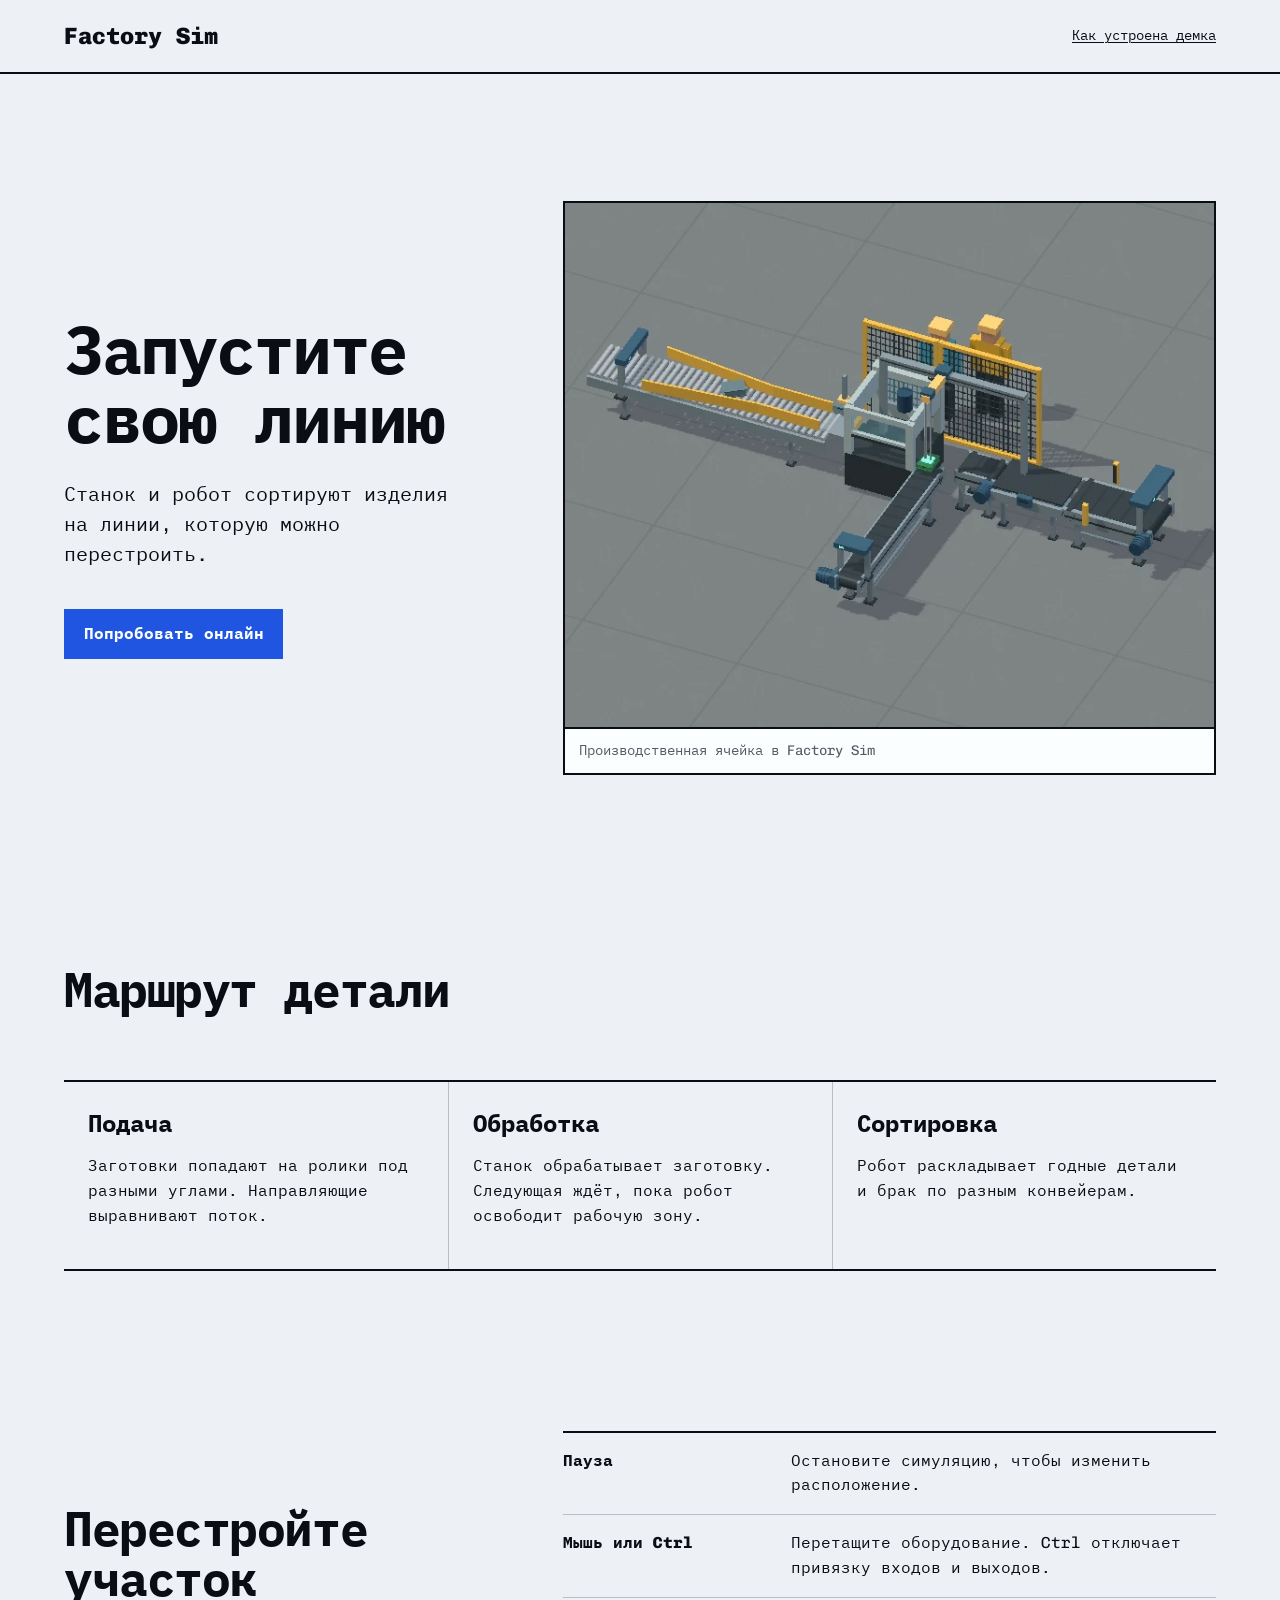
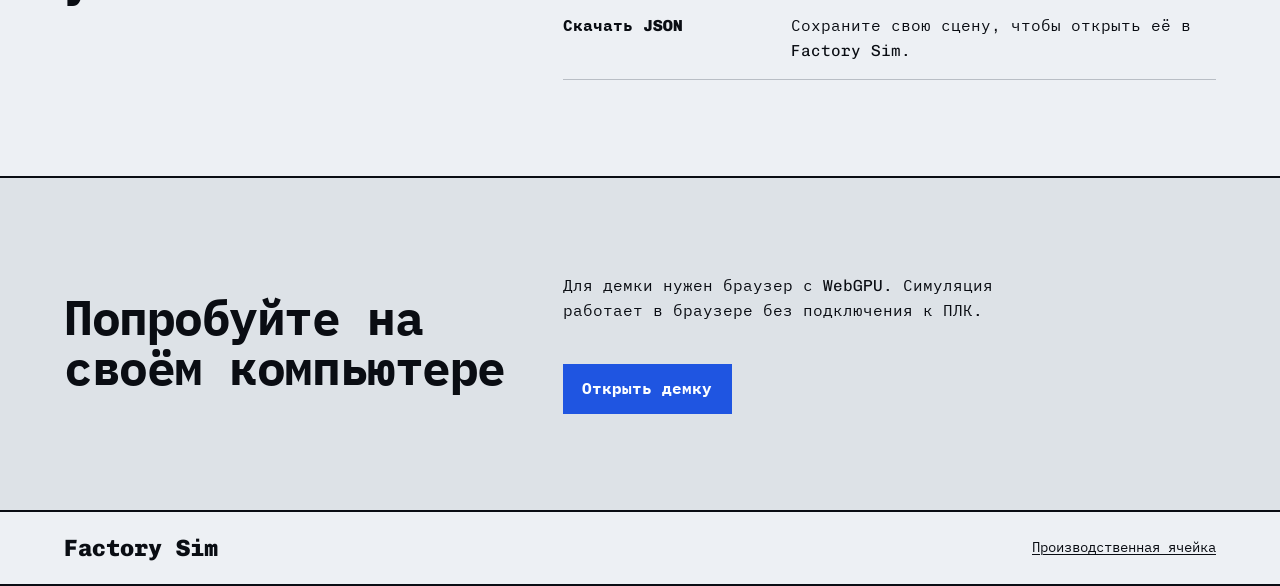
==== web/index.html @ 29622460 "Add the Factory Sim WebGPU demo and Pages site" ====
<!doctype html>
<html lang="ru">
<head>
  <meta charset="utf-8">
  <meta name="viewport" content="width=device-width, initial-scale=1">
  <meta name="description" content="Запустите производственную ячейку со станком и роботом в браузере.">
  <title>Factory Sim. Симулятор производственных линий</title>
  <link rel="stylesheet" href="./assets/fonts/fonts.css">
  <link rel="stylesheet" href="./site.css">
</head>
<body>
  <header class="masthead">
    <div class="container masthead-inner">
      <a class="wordmark" href="./" aria-label="Factory Sim, главная">Factory Sim</a>
      <a href="#workcell">Как устроена демка</a>
    </div>
  </header>
  <main>
    <section class="hero container">
      <div class="intro-copy">
        <h1>Запустите свою линию</h1>
        <p class="lead">Станок и робот сортируют изделия на линии, которую можно перестроить.</p>
        <a class="button" href="./demo/">Попробовать онлайн</a>
      </div>
      <figure class="hero-figure">
        <img src="./assets/production-cell.webp" width="780" height="560" fetchpriority="high"
             alt="Входные ролики ведут к станку. Робот переносит изделия на конвейеры годных деталей и брака.">
        <figcaption>Производственная ячейка в Factory Sim</figcaption>
      </figure>
    </section>

    <section id="workcell" class="container routes">
      <h2>Маршрут детали</h2>
      <dl>
        <div><dt>Подача</dt><dd>Заготовки попадают на ролики под разными углами. Направляющие выравнивают поток.</dd></div>
        <div><dt>Обработка</dt><dd>Станок обрабатывает заготовку. Следующая ждёт, пока робот освободит рабочую зону.</dd></div>
        <div><dt>Сортировка</dt><dd>Робот раскладывает годные детали и брак по разным конвейерам.</dd></div>
      </dl>
    </section>

    <section class="container editing">
      <h2>Перестройте участок</h2>
      <dl class="edit-commands">
        <div><dt>Пауза</dt><dd>Остановите симуляцию, чтобы изменить расположение.</dd></div>
        <div><dt>Мышь или Ctrl</dt><dd>Перетащите оборудование. Ctrl отключает привязку входов и выходов.</dd></div>
        <div><dt>Скачать JSON</dt><dd>Сохраните свою сцену, чтобы открыть её в Factory Sim.</dd></div>
      </dl>
    </section>

    <section class="ready">
      <div class="container ready-inner">
        <h2>Попробуйте на своём компьютере</h2>
        <div>
          <p>Для демки нужен браузер с WebGPU. Симуляция работает в браузере без подключения к ПЛК.</p>
          <a class="button" href="./demo/">Открыть демку</a>
        </div>
      </div>
    </section>
  </main>

  <footer class="masthead">
    <div class="container masthead-inner">
      <a class="wordmark" href="./">Factory Sim</a>
      <a href="./demo/">Производственная ячейка</a>
    </div>
  </footer>
</body>
</html>
---- web/assets/fonts/fonts.css ----
@font-face {
  font-family: "Chivo Mono";
  src: url("./chivo-mono-latin.woff2") format("woff2");
  font-style: normal;
  font-weight: 400 800;
  font-display: swap;
  unicode-range: U+0000-00FF, U+2000-206F, U+2113, U+2212;
}
@font-face {
  font-family: "IBM Plex Mono";
  src: url("./plex-mono-cyrillic.woff2") format("woff2");
  font-style: normal;
  font-weight: 400;
  font-display: swap;
  unicode-range: U+0400-045F, U+2116;
}
@font-face {
  font-family: "IBM Plex Mono";
  src: url("./plex-mono-cyrillic-bold.woff2") format("woff2");
  font-style: normal;
  font-weight: 700 800;
  font-display: swap;
  unicode-range: U+0400-045F, U+2116;
}
---- web/site.css ----
/* Hallmark · shape: Narrative Workflow · genre: modern-minimal · theme: Wayfind (deal 1/3, seed factory-sim-online-production-cell-f789·11a0c868·2026-11-26·r0) · job: try · draw: ce4963
 * hero: Settled · nav: banner · footer: index · imagery: product capture · signature: the full workcell and the branch after the robot · wayfind: platform
 * axes: light/mono/cool · posture: committed · contrast: pass · fold: pass · v2.0.0 */
/* Hallmark · pre-emit critique: P4 H5 E4 S5 R5 V4 · weakest: E, the 3D layout must read at phone sizes, so the figure keeps a dedicated row */
/* Hallmark · hero-review: in-thread, kept the production cell legible at 375px · finish-review: in-thread, sloplint 0 FAIL / 0 REFLEX / 0 WARN */
@import url("./tokens.css");
@import url("./base.css");

:root {
  --scene-background: #444e54;
}
.masthead { border-block: var(--rule-bar) solid var(--color-ink); }
header.masthead { border-top: 0; }
.masthead-inner {
  min-height: 4.5rem;
  display: flex;
  flex-wrap: wrap;
  justify-content: space-between;
  align-items: center;
  gap: var(--space-md);
  font-size: var(--text-sm);
}
.masthead a:hover { color: var(--color-accent); }
.wordmark { font-size: var(--text-title); font-weight: 800; text-decoration: none; }

.hero, .editing, .ready-inner {
  display: grid;
  grid-template-columns: minmax(0, 5fr) minmax(0, 7fr);
  gap: var(--gap-columns);
  align-items: center;
}
.hero { min-height: min(calc(100svh - 4.5rem), 52rem); padding-block: var(--space-2xl); }
.hero h1 { font-size: clamp(2.5rem, 5.2vw, 4.75rem); max-width: 12ch; }
.intro-copy { min-width: 0; }
.lead { margin-top: var(--space-lg); max-width: 34ch; }
.button {
  display: inline-flex;
  align-items: center;
  justify-content: center;
  min-height: 3.125rem;
  margin-top: var(--space-xl);
  padding: .65rem 1.1rem;
  background: var(--color-accent);
  border: var(--rule-bar) solid var(--color-accent);
  color: var(--color-accent-ink);
  font-weight: 800;
  text-decoration: none;
}
.button:hover { background: var(--color-ink); border-color: var(--color-ink); }
.button:active { transform: translateY(1px); }
.hero-figure { margin: 0; border: var(--rule-bar) solid var(--color-ink); background: var(--scene-background); color: var(--color-paper); }
.hero-figure img { width: 100%; aspect-ratio: 1.24; object-fit: cover; }
.hero-figure figcaption {
  padding: .7rem .9rem;
  background: var(--color-paper-3);
  border-top: var(--rule-bar) solid var(--color-ink);
  color: var(--color-muted);
  font-size: var(--text-sm);
}

.routes { padding-block: clamp(2.4rem, 5vw, 5rem); }
.routes dl {
  display: grid;
  grid-template-columns: repeat(3, minmax(0, 1fr));
  margin: var(--space-2xl) 0 0;
  border-block: var(--rule-bar) solid var(--color-ink);
}
.routes dl div { padding: var(--space-lg) var(--space-lg) var(--space-xl); }
.routes dl div + div { border-left: var(--rule-hair) solid var(--color-rule); }
.routes dt { font-size: var(--text-title); font-weight: 800; }
.routes dd { margin: .7rem 0 0; max-width: 38ch; }
.editing { padding-block: var(--space-3xl); }
.edit-commands { margin: 0; border-top: var(--rule-bar) solid var(--color-ink); }
.edit-commands div {
  display: grid;
  grid-template-columns: minmax(8rem, 1fr) minmax(0, 2fr);
  gap: var(--space-md);
  border-bottom: var(--rule-hair) solid var(--color-rule);
  padding-block: var(--space-md);
}
.edit-commands dt { font-weight: 800; }
.edit-commands dd { margin: 0; }
.ready {
  background: var(--color-paper-2);
  border-top: var(--rule-bar) solid var(--color-ink);
}
.ready-inner { padding-block: var(--space-3xl); }
.ready-inner p { max-width: 48ch; }

@media (max-width: 52rem) {
  .hero, .editing, .ready-inner { grid-template-columns: minmax(0, 1fr); }
  .hero { min-height: auto; }
  .hero-figure img { aspect-ratio: 1.27; }
}
@media (max-width: 38rem) {
  .masthead-inner { padding-block: .6rem; }
  .masthead-inner .wordmark { font-size: 1.1rem; }
  .hero { padding-block: var(--space-lg); }
  .hero-figure { margin-top: var(--space-md); }
  .edit-commands div { grid-template-columns: minmax(0, 1fr); gap: var(--space-xs); }
  .routes dl { grid-template-columns: minmax(0, 1fr); }
  .routes dl div { padding-inline: .6rem; }
  .routes dl div + div { border-left: 0; border-top: var(--rule-hair) solid var(--color-rule); }
}
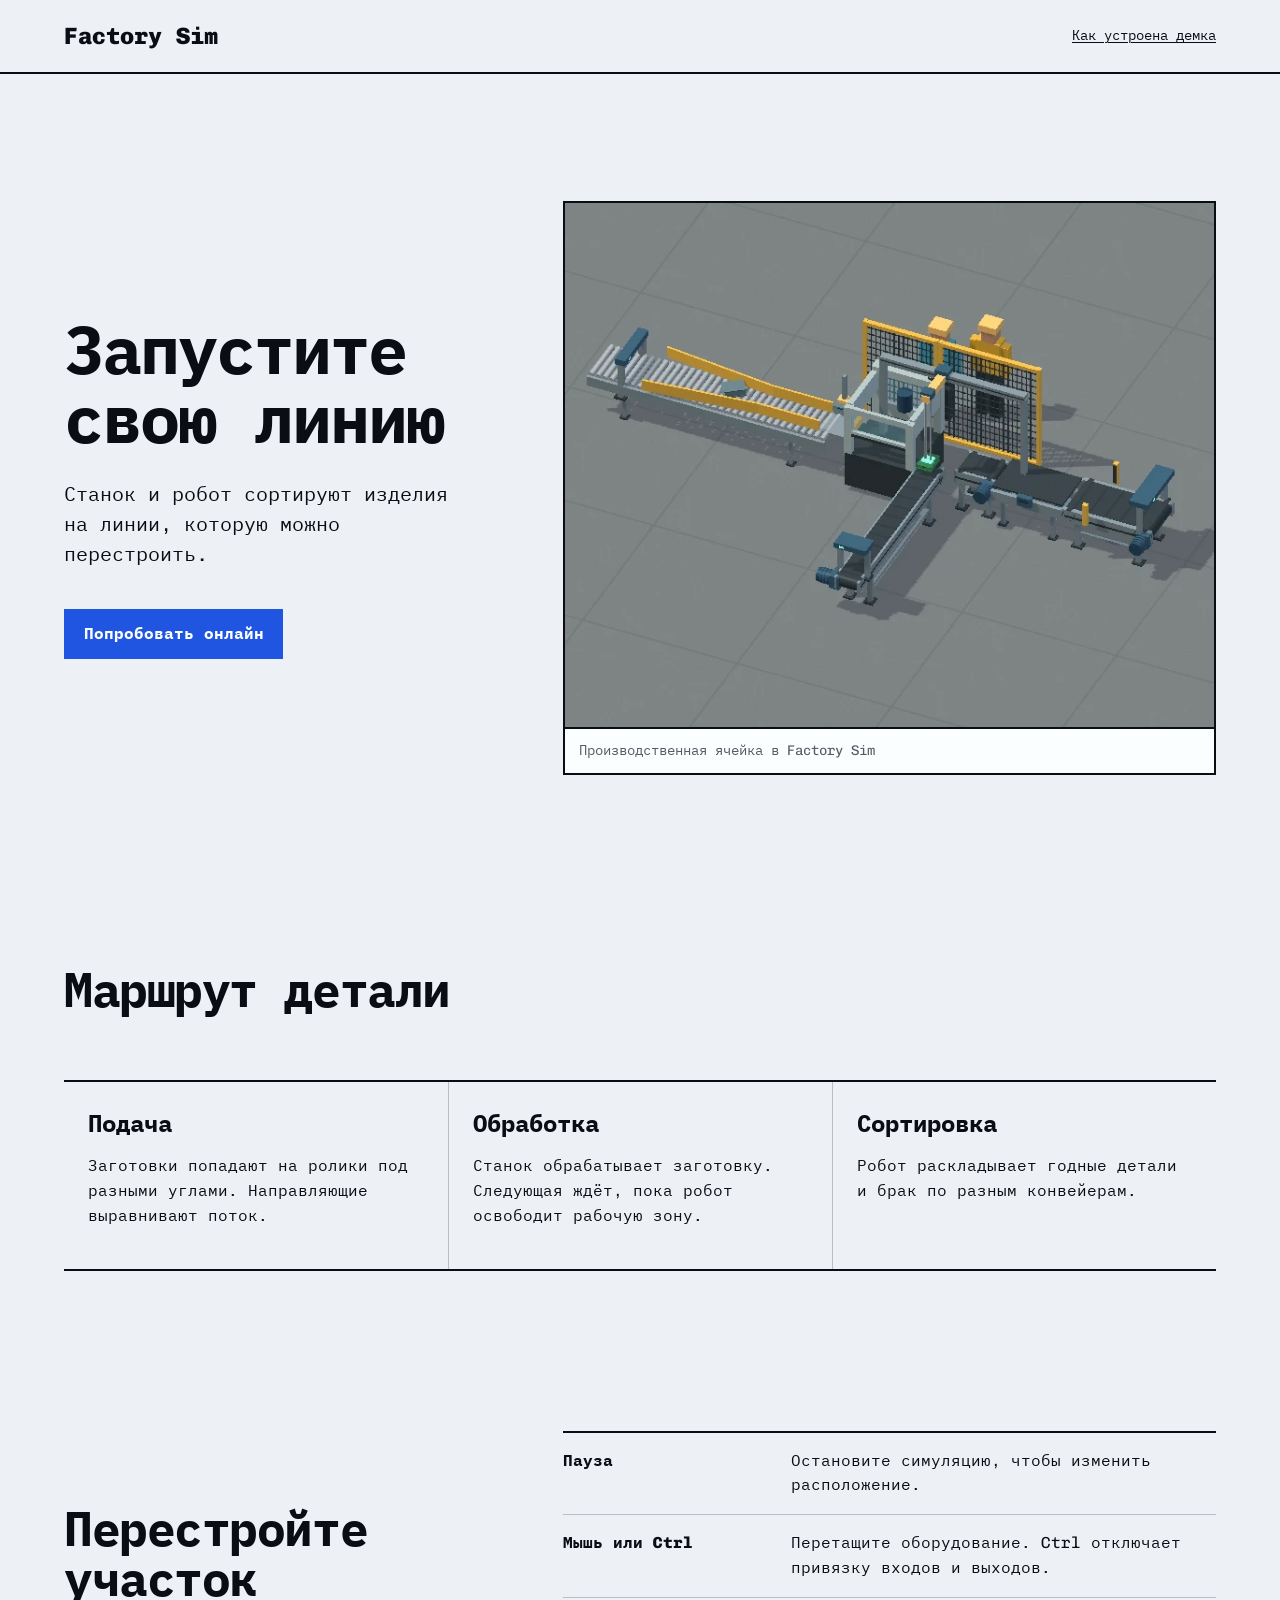
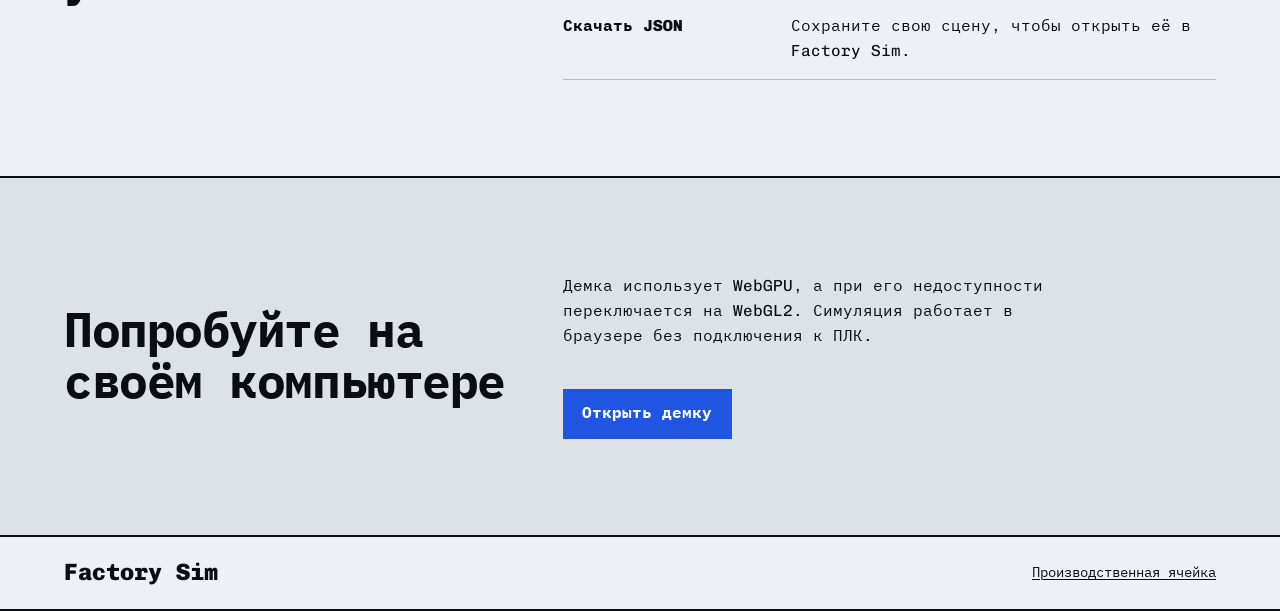
==== commit a25626a4: "Fall back to WebGL2 when WebGPU is unavailable" ====
--- a/web/index.html
+++ b/web/index.html
@@ -51,7 +51,7 @@
       <div class="container ready-inner">
         <h2>Попробуйте на своём компьютере</h2>
         <div>
-          <p>Для демки нужен браузер с WebGPU. Симуляция работает в браузере без подключения к ПЛК.</p>
+          <p>Демка использует WebGPU, а при его недоступности переключается на WebGL2. Симуляция работает в браузере без подключения к ПЛК.</p>
           <a class="button" href="./demo/">Открыть демку</a>
         </div>
       </div>
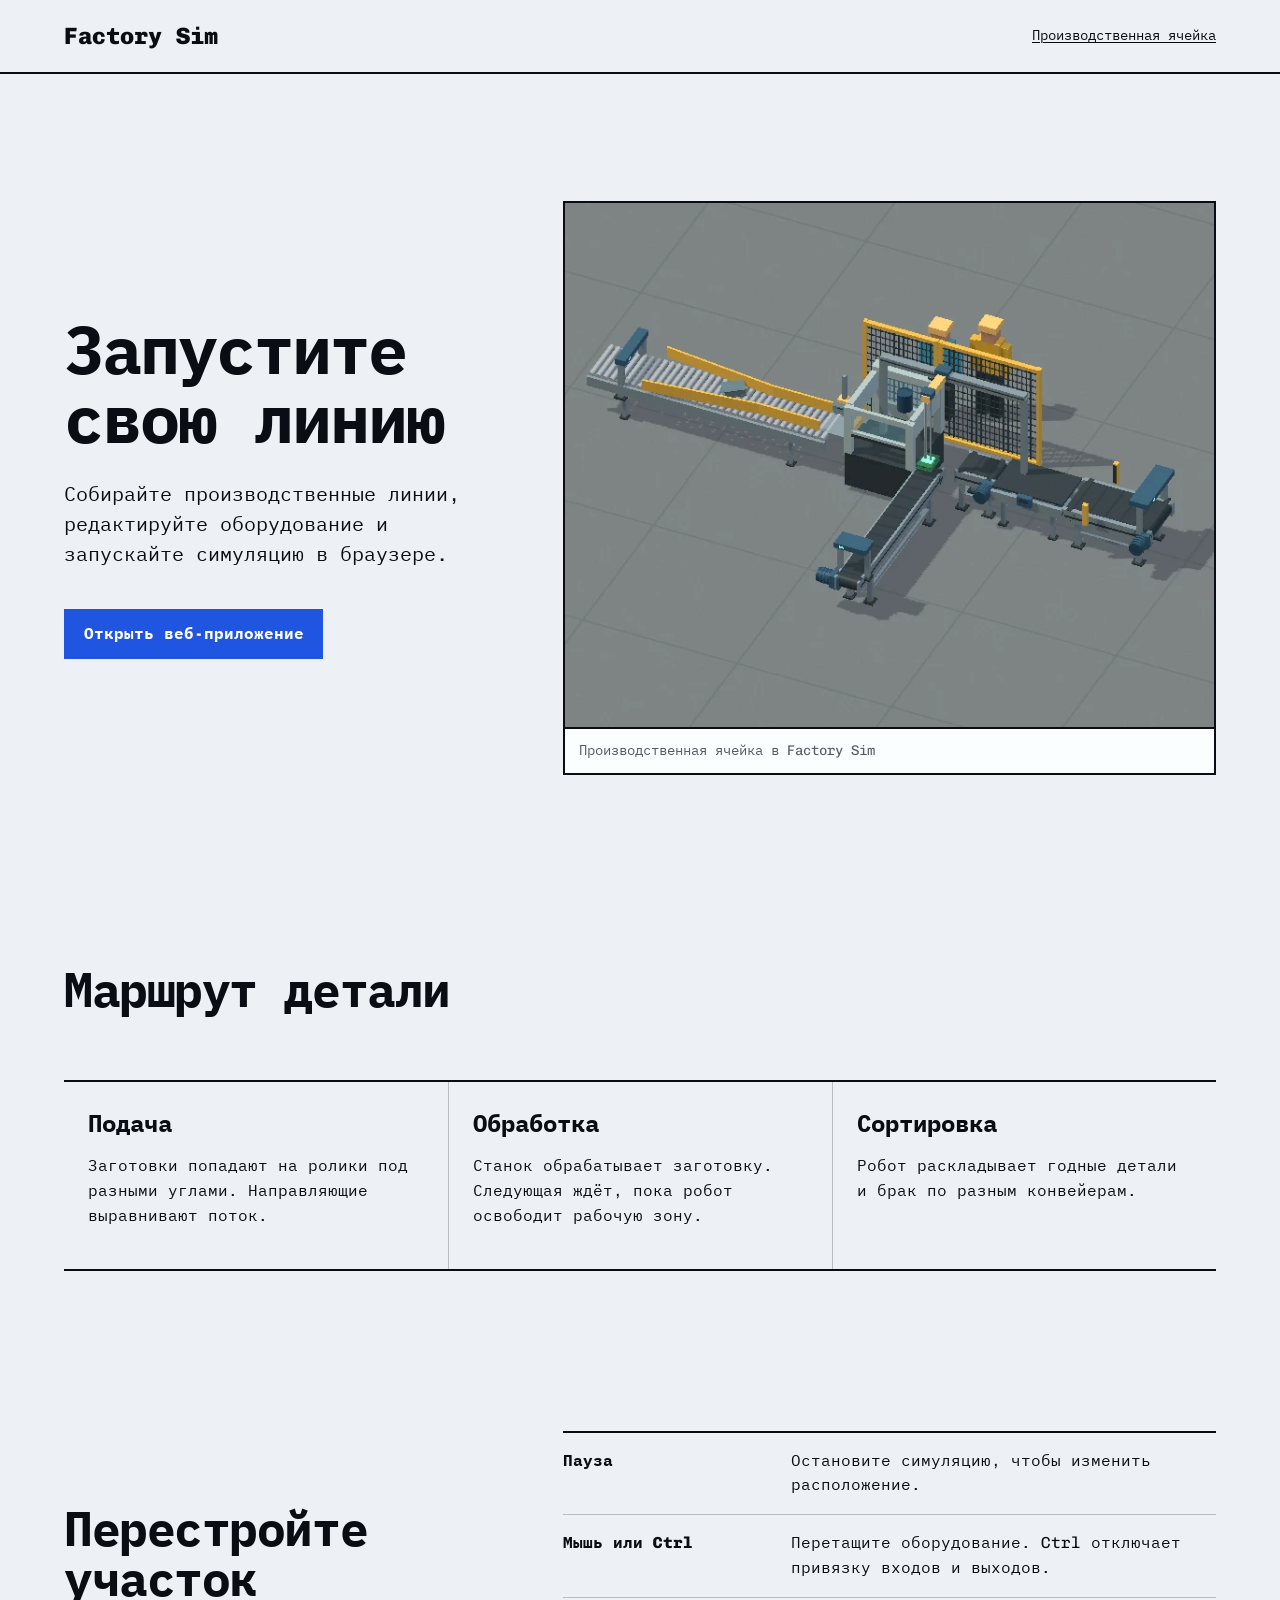
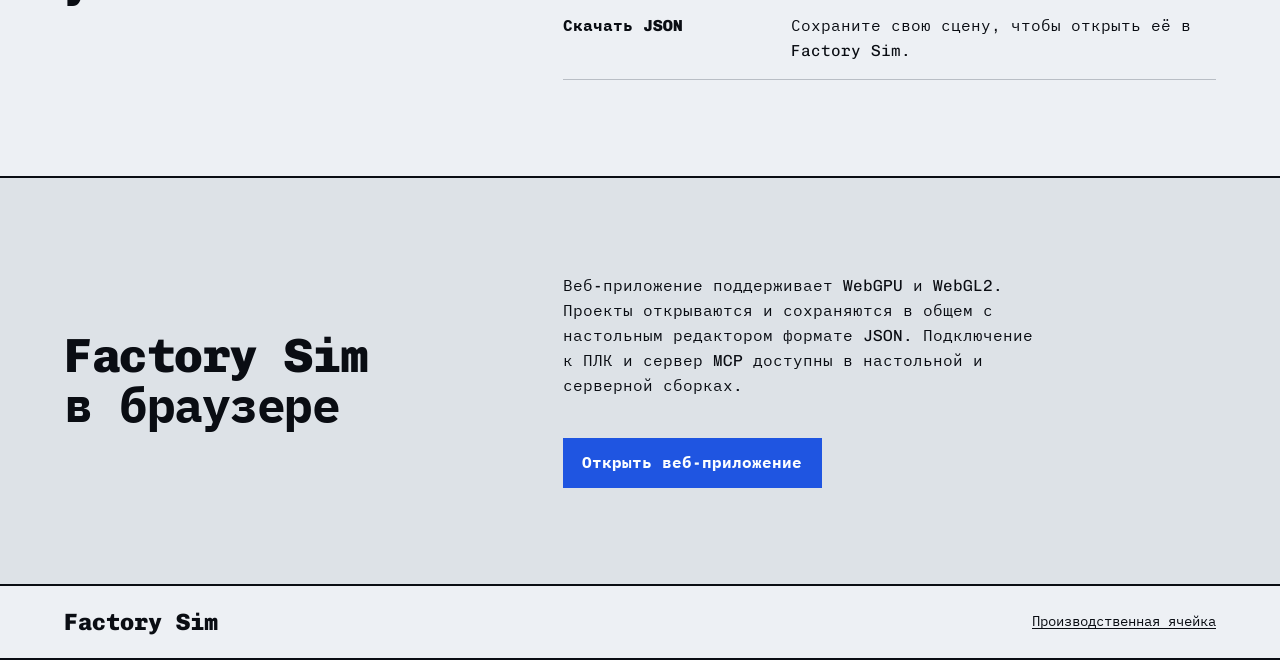
==== commit e5645353: "Release Factory Sim as a supported browser editor" ====
--- a/web/index.html
+++ b/web/index.html
@@ -3,7 +3,7 @@
 <head>
   <meta charset="utf-8">
   <meta name="viewport" content="width=device-width, initial-scale=1">
-  <meta name="description" content="Запустите производственную ячейку со станком и роботом в браузере.">
+  <meta name="description" content="Веб-приложение Factory Sim для создания и симуляции производственных линий.">
   <title>Factory Sim. Симулятор производственных линий</title>
   <link rel="stylesheet" href="./assets/fonts/fonts.css">
   <link rel="stylesheet" href="./site.css">
@@ -12,15 +12,15 @@
   <header class="masthead">
     <div class="container masthead-inner">
       <a class="wordmark" href="./" aria-label="Factory Sim, главная">Factory Sim</a>
-      <a href="#workcell">Как устроена демка</a>
+      <a href="#workcell">Производственная ячейка</a>
     </div>
   </header>
   <main>
     <section class="hero container">
       <div class="intro-copy">
         <h1>Запустите свою линию</h1>
-        <p class="lead">Станок и робот сортируют изделия на линии, которую можно перестроить.</p>
-        <a class="button" href="./demo/">Попробовать онлайн</a>
+        <p class="lead">Собирайте производственные линии, редактируйте оборудование и запускайте симуляцию в браузере.</p>
+        <a class="button" href="./app/">Открыть веб-приложение</a>
       </div>
       <figure class="hero-figure">
         <img src="./assets/production-cell.webp" width="780" height="560" fetchpriority="high"
@@ -49,10 +49,10 @@
 
     <section class="ready">
       <div class="container ready-inner">
-        <h2>Попробуйте на своём компьютере</h2>
+        <h2>Factory Sim в браузере</h2>
         <div>
-          <p>Демка использует WebGPU, а при его недоступности переключается на WebGL2. Симуляция работает в браузере без подключения к ПЛК.</p>
-          <a class="button" href="./demo/">Открыть демку</a>
+          <p>Веб-приложение поддерживает WebGPU и WebGL2. Проекты открываются и сохраняются в общем с настольным редактором формате JSON. Подключение к ПЛК и сервер MCP доступны в настольной и серверной сборках.</p>
+          <a class="button" href="./app/">Открыть веб-приложение</a>
         </div>
       </div>
     </section>
@@ -61,7 +61,7 @@
   <footer class="masthead">
     <div class="container masthead-inner">
       <a class="wordmark" href="./">Factory Sim</a>
-      <a href="./demo/">Производственная ячейка</a>
+      <a href="./app/">Производственная ячейка</a>
     </div>
   </footer>
 </body>
